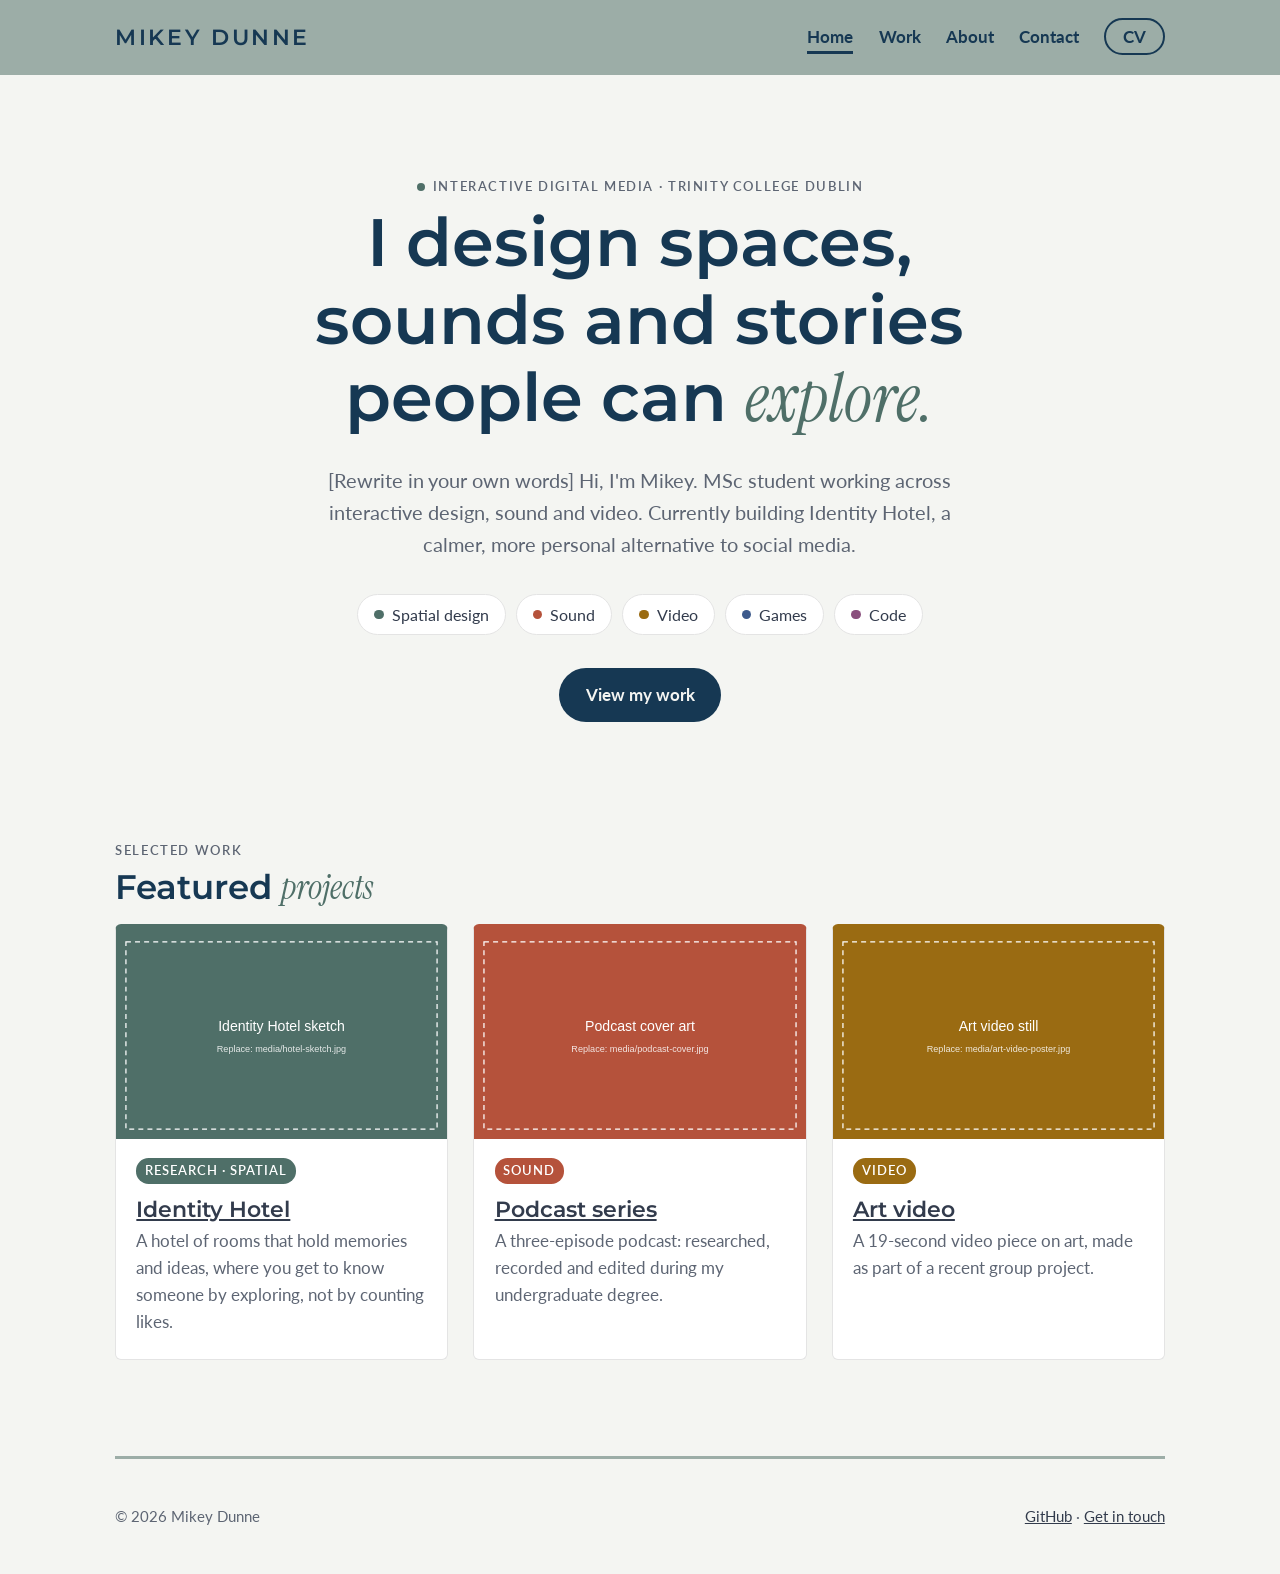
==== index.html @ 4eacfac0 "Add portfolio starter" ====
<!DOCTYPE html>
<html lang="en">
<head>
    <meta charset="UTF-8">
    <meta name="viewport" content="width=device-width, initial-scale=1">
    <meta name="description" content="Portfolio of Mikey Dunne: interactive, sound and spatial design work.">
    <meta name="author" content="Mikey Dunne">
    <title>Mikey Dunne | Interactive Digital Media</title>
    <!-- The one external stylesheet used by every page -->
    <link rel="stylesheet" href="css/style.css">
</head>
<body>
    <!-- Site header: full-width sage band (same on every page) -->
    <header class="site-header">
        <!-- .container centres the content and limits its width -->
        <div class="container header-inner">
            <a class="logo" href="index.html">Mikey Dunne</a>
            <nav class="site-nav" aria-label="Main navigation">
                <ul>
                    <li><a href="index.html" aria-current="page">Home</a></li>
                    <li><a href="work.html">Work</a></li>
                    <li><a href="about.html">About</a></li>
                    <li><a href="contact.html">Contact</a></li>
                    <!-- CV opens as a PDF in a new tab -->
                    <li><a class="nav-cv" href="media/Mikey_Dunne_CV.pdf" target="_blank" rel="noopener">CV</a></li>
                </ul>
            </nav>
        </div>
    </header>

    <div class="container">

        <main>
            <!-- Hero: one centred statement, then the disciplines as pills -->
            <section class="hero">
                <p class="eyebrow dot">Interactive Digital Media · Trinity College Dublin</p>
                <!-- span.accent-word = the one italic, coloured word (see style.css section 4) -->
                <h1>I design spaces, sounds and stories people can <span class="accent-word">explore.</span></h1>
                <p class="intro">[Rewrite in your own words] Hi, I'm Mikey. MSc student working across interactive design, sound and video. Currently building Identity Hotel, a calmer, more personal alternative to social media.</p>

                <!-- What I work with: each dot matches a project colour -->
                <ul class="pills">
                    <li class="p-hotel">Spatial design</li>
                    <li class="p-podcast">Sound</li>
                    <li class="p-video">Video</li>
                    <li class="p-maze">Games</li>
                    <li class="p-code">Code</li>
                </ul>

                <a class="button" href="work.html">View my work</a>
            </section>

            <!-- Featured projects: the three strongest pieces -->
            <section class="section">
                <p class="eyebrow">Selected work</p>
                <h2>Featured <span class="accent-word">projects</span></h2>

                <div class="card-grid">
                    <!-- Card 1: Identity Hotel -->
                    <article class="card accent-hotel">
                        <img src="media/hotel-sketch.svg" alt="Hand-drawn sketch of a hotel cross-section with labelled floors and rooms">
                        <div class="card-body">
                            <span class="tag">Research · Spatial</span>
                            <h3><a href="work.html#identity-hotel">Identity Hotel</a></h3>
                            <p>A hotel of rooms that hold memories and ideas, where you get to know someone by exploring, not by counting likes.</p>
                        </div>
                    </article>

                    <!-- Card 2: Podcast -->
                    <article class="card accent-podcast">
                        <img src="media/podcast-cover.svg" alt="Cover art for the podcast series">
                        <div class="card-body">
                            <span class="tag">Sound</span>
                            <h3><a href="work.html#podcast">Podcast series</a></h3>
                            <p>A three-episode podcast: researched, recorded and edited during my undergraduate degree.</p>
                        </div>
                    </article>

                    <!-- Card 3: Art video -->
                    <article class="card accent-video">
                        <img src="media/art-video-poster.svg" alt="Still frame from the art video">
                        <div class="card-body">
                            <span class="tag">Video</span>
                            <h3><a href="work.html#art-video">Art video</a></h3>
                            <p>A 19-second video piece on art, made as part of a recent group project.</p>
                        </div>
                    </article>
                </div>
            </section>
        </main>

        <!-- Site footer (same on every page) -->
        <footer class="site-footer">
            <p>&copy; 2026 Mikey Dunne</p>
            <p><a href="https://github.com/mikehub001">GitHub</a> · <a href="contact.html">Get in touch</a></p>
        </footer>

    </div>
</body>
</html>
---- css/style.css ----
/* =========================================================
   Mikey Dunne – Portfolio stylesheet
   One external stylesheet shared by every page.
   Sections:
     1. Fonts and colour variables
     2. Base styles
     3. Header and navigation (flexbox)
     4. Home page hero, accent words and discipline pills
     5. Project cards (grid)
     6. Work page project sections
     7. About and Contact pages
     8. Footer
     9. Small screens (media query)
   ========================================================= */


/* ---------- 1. Fonts and colour variables ---------- */

/* Google Fonts loaded here (not in the HTML) so the site
   still uses a single external stylesheet.
   Montserrat = headings, Lato = body text (both echo my CV),
   Instrument Serif (italic) = the occasional accent word and numbers. */
@import url("https://fonts.googleapis.com/css2?family=Lato:wght@400;700&family=Montserrat:wght@500;600;700&family=Instrument+Serif:ital@0;1&display=swap");

/* Colours stored once as variables so they stay consistent.
   Each project has its own accent colour – the "artistic twist"
   on an otherwise calm, professional base. */
:root {
    /* Base palette taken from my CV, so CV and website match */
    --paper: #f4f5f2;      /* soft off-white background */
    --sage: #9cada7;       /* CV header green – used for the site header */
    --sage-dark: #4f6f68;  /* deeper sage for text accents (readable on white) */
    --navy: #163853;       /* CV dark blue – logo and buttons */
    --ink: #323b4c;        /* CV slate – main text */
    --muted: #5d6573;      /* secondary text */
    --line: #e4e4e4;       /* CV light grey – borders */

    /* Project colours: muted, earthy tones that sit with the sage.
       All pass WCAG AA contrast with white text. */
    --hotel: #4f6f68;      /* deep sage   – Identity Hotel */
    --podcast: #b5523b;    /* terracotta  – Podcast */
    --video: #9a6b12;      /* ochre       – Art video */
    --aran: #2f7480;       /* sea teal    – Aran Islands */
    --maze: #3d5a8c;       /* slate blue  – 3D maze */
    --code: #8a4f7d;       /* plum        – Interactive piece */
}


/* ---------- 2. Base styles ---------- */

/* Width and height include padding and border,
   so boxes are the size we set them to. */
* {
    box-sizing: border-box;
}

body {
    margin: 0;
    background-color: var(--paper);
    color: var(--ink);
    font-family: "Lato", Arial, Helvetica, sans-serif;
    font-size: 1.05em;   /* em keeps text scalable for users who zoom */
    line-height: 1.6;
}

h1,
h2,
h3 {
    font-family: "Montserrat", Arial, sans-serif;
    font-weight: 600;
    line-height: 1.15;
    color: var(--navy);
}

h1 {
    font-size: 3em;
    margin: 0 0 0.3em;
}

h2 {
    font-size: 2em;
    margin: 0 0 0.5em;
}

h3 {
    font-size: 1.3em;
    margin: 0.6em 0 0.3em;
}

a {
    color: var(--ink);
}

/* Images never overflow their container */
img,
video,
iframe {
    max-width: 100%;
    display: block;
}

/* Centres the page content and stops lines getting too long */
.container {
    max-width: 1100px;
    margin: 0 auto;
    padding: 0 1.5em;
}

/* Small label above headings, e.g. "Selected work" */
.eyebrow {
    font-size: 0.8em;
    font-weight: 600;
    letter-spacing: 0.12em;
    text-transform: uppercase;
    color: var(--muted);
    margin: 0 0 0.5em;
}


/* ---------- 3. Header and navigation (flexbox) ---------- */

/* Full-width sage band, like the header on my CV */
.site-header {
    background-color: var(--sage);
}

/* Flexbox puts the name on the left and the links on the right */
.header-inner {
    display: flex;
    justify-content: space-between;
    align-items: center;
    flex-wrap: wrap;
    gap: 1em;
    padding-top: 1.2em;
    padding-bottom: 1.2em;
}

/* Name in spaced capitals, matching the CV heading */
.logo {
    font-family: "Montserrat", Arial, sans-serif;
    font-size: 1.3em;
    font-weight: 600;
    letter-spacing: 0.12em;
    text-transform: uppercase;
    color: var(--navy);
    text-decoration: none;
}

/* The navigation list sits in a row */
.site-nav ul {
    display: flex;
    align-items: center;
    gap: 1.5em;
    list-style: none;
    margin: 0;
    padding: 0;
}

.site-nav a {
    color: var(--navy);
    text-decoration: none;
    font-weight: 700;
    padding-bottom: 0.2em;
    border-bottom: 3px solid transparent;
}

/* Hover and current page both get an underline,
   so visitors can always see where they are */
.site-nav a:hover,
.site-nav a[aria-current="page"] {
    border-bottom-color: var(--navy);
}

/* "CV" link styled as an outlined pill so it stands apart */
.site-nav .nav-cv {
    padding: 0.35em 1em;
    border: 2px solid var(--navy);
    border-radius: 2em;
}

.site-nav .nav-cv:hover {
    background-color: var(--navy);
    color: var(--paper);
}


/* ---------- 4. Home page hero, accent words and discipline pills ---------- */

/* One centred column: says less, so each part matters more */
.hero {
    text-align: center;
    padding: 6em 0 4em;
}

.hero h1 {
    font-size: 4em;
    max-width: 12em;
    margin: 0 auto 0.4em;
}

.hero .intro {
    font-size: 1.2em;
    color: var(--muted);
    max-width: 32em;
    margin: 0 auto;
}

/* The signature detail: one word per heading set in an italic serif
   and coloured, e.g. "explore." – a small contrast that adds character
   without extra decoration. */
.accent-word {
    font-family: "Instrument Serif", Georgia, serif;
    font-style: italic;
    font-weight: 400;
    color: var(--sage-dark);
}

/* Small coloured dot before the eyebrow label */
.dot::before {
    content: "";
    display: inline-block;
    width: 0.6em;
    height: 0.6em;
    margin-right: 0.6em;
    border-radius: 50%;
    background-color: var(--sage-dark);
}

/* Row of pill-shaped labels; each pill's dot uses a project colour.
   Flexbox centres them and wraps them on small screens. */
.pills {
    display: flex;
    justify-content: center;
    flex-wrap: wrap;
    gap: 0.6em;
    list-style: none;
    padding: 0;
    margin: 2em 0 0;
}

.pills li {
    display: flex;
    align-items: center;
    gap: 0.5em;
    padding: 0.4em 1em;
    background-color: #ffffff;
    border: 1px solid var(--line);
    border-radius: 2em;
    font-size: 0.95em;
}

/* The coloured dot inside each pill */
.pills li::before {
    content: "";
    width: 0.6em;
    height: 0.6em;
    border-radius: 50%;
    background-color: var(--ink);
}

.pills .p-hotel::before   { background-color: var(--hotel); }
.pills .p-podcast::before { background-color: var(--podcast); }
.pills .p-video::before   { background-color: var(--video); }
.pills .p-aran::before    { background-color: var(--aran); }
.pills .p-maze::before    { background-color: var(--maze); }
.pills .p-code::before    { background-color: var(--code); }

/* Button-style link */
.button {
    display: inline-block;
    margin-top: 2em;
    padding: 0.8em 1.6em;
    background-color: var(--navy);
    color: var(--paper);
    text-decoration: none;
    font-weight: 700;
    border-radius: 2em;
}

/* Second button style: outlined */
.button-outline {
    background-color: transparent;
    color: var(--navy);
    border: 2px solid var(--navy);
    margin-left: 0.5em;
}

.button:hover {
    background-color: var(--sage-dark);
    color: var(--paper);
}

/* Big italic numbers for quick facts, e.g. "3 episodes" */
.stats {
    display: flex;
    gap: 2.5em;
    margin: 1.5em 0;
}

.stat-number {
    display: block;
    font-family: "Instrument Serif", Georgia, serif;
    font-style: italic;
    font-size: 3.2em;
    line-height: 1;
}

.stat-label {
    color: var(--muted);
    font-size: 0.9em;
}


/* ---------- 5. Project cards (grid) ---------- */

.section {
    padding: 3em 0;
}

/* Cards in a 3-column grid; each column at least 260px wide */
.card-grid {
    display: grid;
    grid-template-columns: repeat(auto-fill, minmax(260px, 1fr));
    gap: 1.5em;
}

/* Each card: white box with a thick coloured top border.
   The colour changes per project (see .accent-… classes). */
.card {
    background-color: #ffffff;
    border: 1px solid var(--line);
    border-top: 8px solid var(--ink);
    border-radius: 6px;
    overflow: hidden;
}

.card-body {
    padding: 1em 1.2em 1.4em;
}

.card p {
    margin: 0;
    color: var(--muted);
}

/* Small coloured tags like "Sound" or "Game" */
.tag {
    display: inline-block;
    font-size: 0.75em;
    font-weight: 600;
    text-transform: uppercase;
    letter-spacing: 0.08em;
    padding: 0.2em 0.7em;
    border-radius: 1em;
    color: #ffffff;
    background-color: var(--ink);
}

/* Accent colours: one class per project, used on cards and tags */
.accent-hotel   { border-top-color: var(--hotel); }
.accent-podcast { border-top-color: var(--podcast); }
.accent-video   { border-top-color: var(--video); }
.accent-aran    { border-top-color: var(--aran); }
.accent-maze    { border-top-color: var(--maze); }
.accent-code    { border-top-color: var(--code); }

.accent-hotel .tag   { background-color: var(--hotel); }
.accent-podcast .tag { background-color: var(--podcast); }
.accent-video .tag   { background-color: var(--video); }
.accent-aran .tag    { background-color: var(--aran); }
.accent-maze .tag    { background-color: var(--maze); }
.accent-code .tag    { background-color: var(--code); }


/* ---------- 6. Work page project sections ---------- */

/* Each project: text on one side, media on the other */
.project {
    display: grid;
    grid-template-columns: 1fr 1fr;
    gap: 2.5em;
    align-items: start;
    padding: 3em 0;
    border-top: 8px solid var(--ink);
}

/* Reuse the accent classes for the project's top border */
.project.accent-hotel   { border-top-color: var(--hotel); }
.project.accent-podcast { border-top-color: var(--podcast); }
.project.accent-video   { border-top-color: var(--video); }
.project.accent-aran    { border-top-color: var(--aran); }
.project.accent-maze    { border-top-color: var(--maze); }
.project.accent-code    { border-top-color: var(--code); }

/* Context / Role / Process / Outcome list */
.details {
    margin: 1em 0;
}

.details dt {
    font-weight: 600;
    margin-top: 0.8em;
}

.details dd {
    margin: 0;
    color: var(--muted);
}

/* "Work in progress" / "Upcoming" badge */
.status {
    display: inline-block;
    font-size: 0.8em;
    font-weight: 600;
    padding: 0.2em 0.8em;
    border: 2px solid var(--ink);
    border-radius: 1em;
}

/* Images, video and the YouTube player share the same style */
.media img,
.media video,
.media iframe {
    width: 100%;
    border-radius: 6px;
}

/* Keeps the YouTube player at a 16:9 shape */
.media iframe {
    aspect-ratio: 16 / 9;
    height: auto;
    border: 0;
}

figcaption {
    font-size: 0.9em;
    color: var(--muted);
    margin-top: 0.5em;
}

figure {
    margin: 0;
}


/* ---------- 7. About and Contact pages ---------- */

.about {
    display: grid;
    grid-template-columns: 1fr 2fr;
    gap: 3em;
    align-items: start;
    padding: 3em 0;
}

.about img {
    width: 100%;
    border-radius: 6px;
}

.skills {
    display: flex;
    flex-wrap: wrap;
    gap: 0.5em;
    list-style: none;
    padding: 0;
}

.skills li {
    padding: 0.3em 0.9em;
    border: 2px solid var(--ink);
    border-radius: 1em;
    font-size: 0.9em;
}

/* Contact form: labels above inputs */
.contact-form {
    max-width: 32em;
}

.contact-form label {
    display: block;
    font-weight: 600;
    margin-top: 1em;
}

.contact-form input,
.contact-form textarea {
    width: 100%;
    padding: 0.7em;
    margin-top: 0.3em;
    font: inherit;
    border: 2px solid var(--line);
    border-radius: 6px;
    background-color: #ffffff;
}

/* Coloured outline when a field is selected */
.contact-form input:focus,
.contact-form textarea:focus {
    outline: none;
    border-color: var(--sage-dark);
}

.contact-form button {
    margin-top: 1.5em;
    padding: 0.8em 1.8em;
    font: inherit;
    font-weight: 600;
    color: var(--paper);
    background-color: var(--navy);
    border: 0;
    border-radius: 2em;
    cursor: pointer;
}

.contact-form button:hover {
    background-color: var(--sage-dark);
}


/* "At a glance" timeline on the About page:
   a grid with dates on the left, roles on the right */
.timeline {
    list-style: none;
    padding: 0;
    margin: 1em 0 2em;
    border-left: 3px solid var(--sage);
}

.timeline li {
    display: grid;
    grid-template-columns: 9em 1fr;
    gap: 1em;
    padding: 0.6em 0 0.6em 1.2em;
}

.timeline .when {
    color: var(--muted);
    font-size: 0.9em;
}

.timeline strong {
    color: var(--navy);
}


/* ---------- 8. Footer ---------- */

.site-footer {
    margin-top: 3em;
    padding: 2em 0;
    border-top: 3px solid var(--sage);
    display: flex;
    justify-content: space-between;
    flex-wrap: wrap;
    gap: 1em;
    color: var(--muted);
    font-size: 0.9em;
}


/* ---------- 9. Small screens (media query) ---------- */

/* Below 750px wide (phones), two-column layouts
   stack into a single column so nothing gets squashed. */
@media (max-width: 750px) {
    h1 {
        font-size: 2.2em;
    }

    .hero h1 {
        font-size: 2.6em;
    }

    .project,
    .about {
        grid-template-columns: 1fr;
        gap: 1.5em;
    }

    .hero {
        padding: 3em 0 2em;
    }

    .site-nav ul {
        gap: 1em;
    }

    .timeline li {
        grid-template-columns: 1fr;
        gap: 0;
    }
}
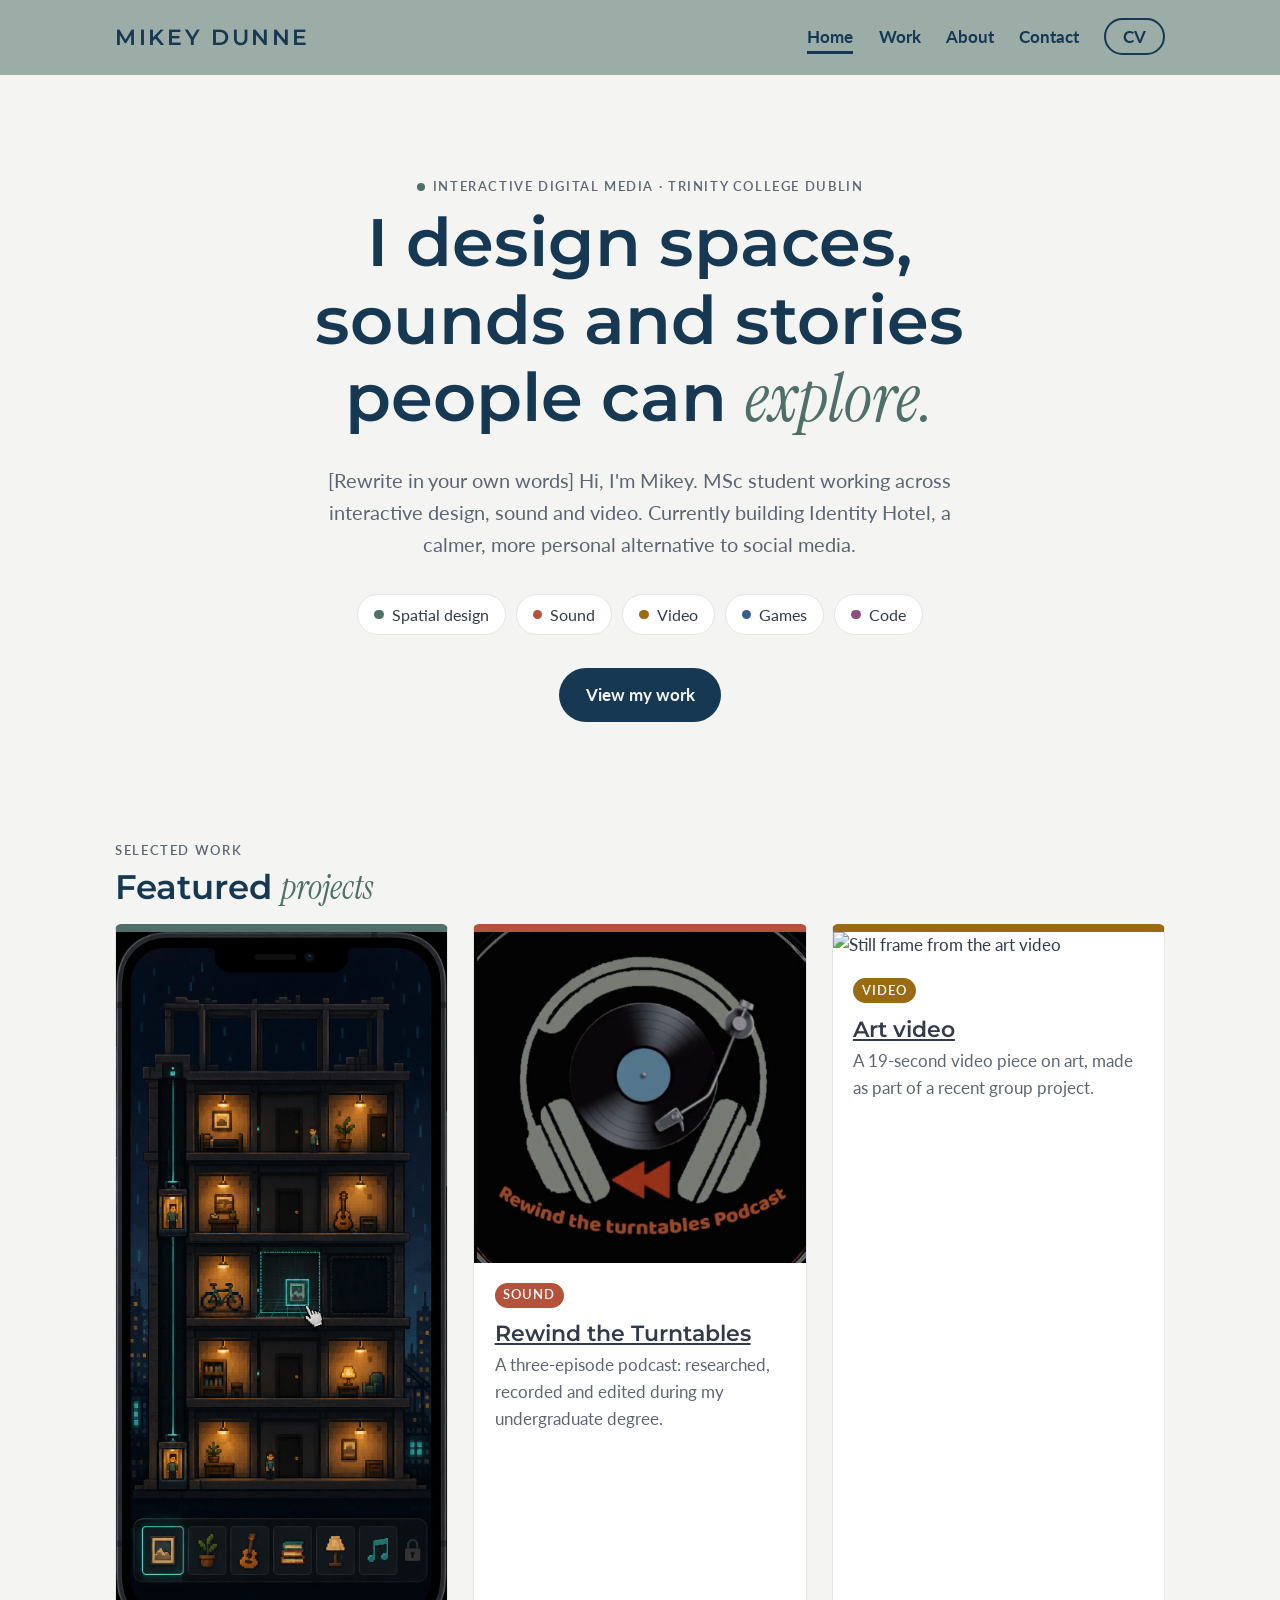
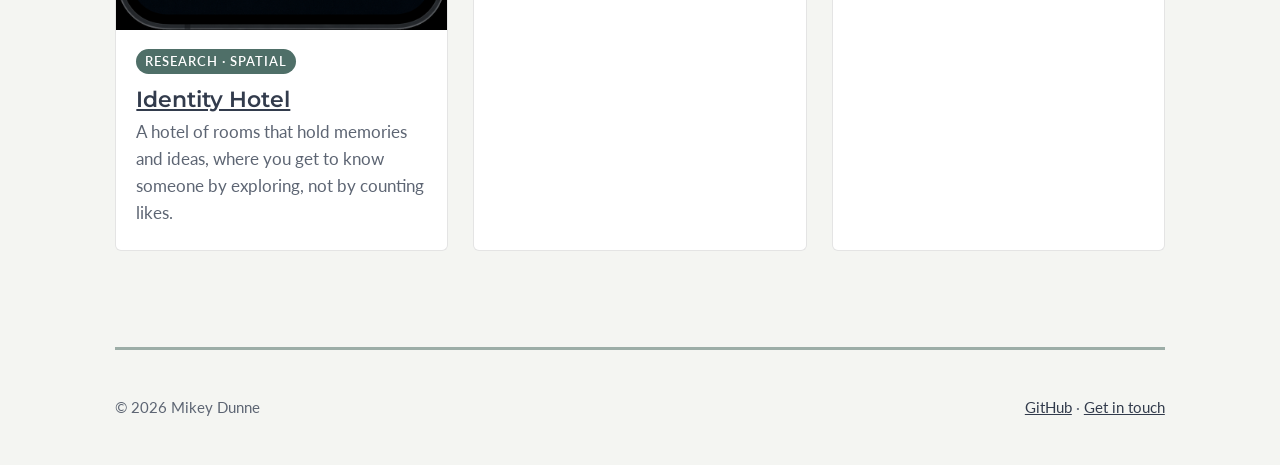
==== commit a42639da: "further" ====
--- a/index.html
+++ b/index.html
@@ -58,7 +58,7 @@
                 <div class="card-grid">
                     <!-- Card 1: Identity Hotel -->
                     <article class="card accent-hotel">
-                        <img src="media/hotel-sketch.svg" alt="Hand-drawn sketch of a hotel cross-section with labelled floors and rooms">
+                        <img src="media/hotel-concept.png" alt="Hand-drawn sketch of a hotel cross-section with labelled floors and rooms">
                         <div class="card-body">
                             <span class="tag">Research · Spatial</span>
                             <h3><a href="work.html#identity-hotel">Identity Hotel</a></h3>
@@ -68,10 +68,10 @@
 
                     <!-- Card 2: Podcast -->
                     <article class="card accent-podcast">
-                        <img src="media/podcast-cover.svg" alt="Cover art for the podcast series">
+                        <img src="media/podcast-cover.jpg" alt="Rewind the Turntables podcast logo">
                         <div class="card-body">
                             <span class="tag">Sound</span>
-                            <h3><a href="work.html#podcast">Podcast series</a></h3>
+                            <h3><a href="work.html#podcast">Rewind the Turntables</a></h3>
                             <p>A three-episode podcast: researched, recorded and edited during my undergraduate degree.</p>
                         </div>
                     </article>
--- a/css/style.css
+++ b/css/style.css
@@ -442,6 +442,17 @@
     margin: 0;
 }
 
+/* Linked screenshot: a border and a slight lift on hover
+   show that it can be clicked */
+.preview-link img {
+    border: 1px solid var(--line);
+    transition: transform 0.2s ease, box-shadow 0.2s ease;
+}
+
+.preview-link:hover img {
+    transform: translateY(-4px);
+    box-shadow: 0 10px 20px rgba(22, 56, 83, 0.15);
+}
 
 /* ---------- 7. About and Contact pages ---------- */
 
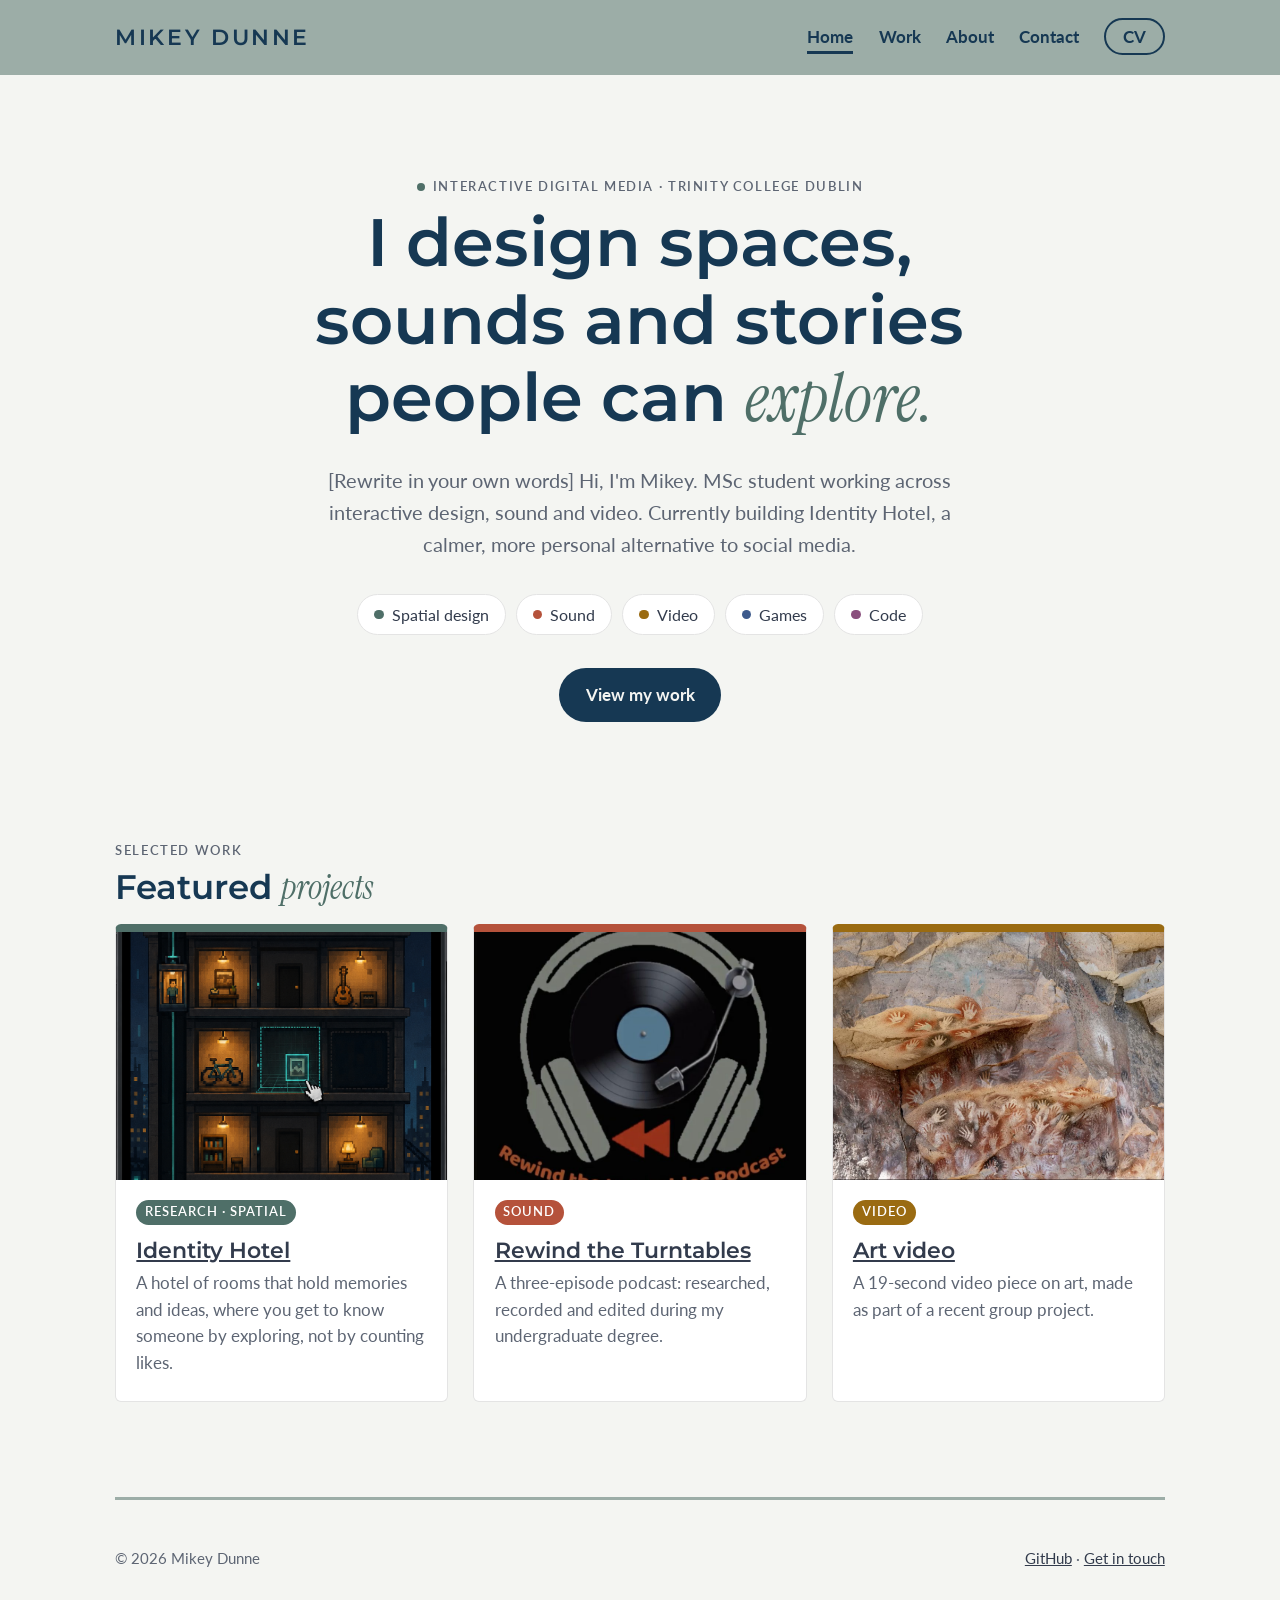
==== commit 06e160f7: "img" ====
--- a/index.html
+++ b/index.html
@@ -78,7 +78,7 @@
 
                     <!-- Card 3: Art video -->
                     <article class="card accent-video">
-                        <img src="media/art-video-poster.svg" alt="Still frame from the art video">
+                        <img src="media/art-video-poster.jpg" alt="Cave wall covered in ancient handprints">
                         <div class="card-body">
                             <span class="tag">Video</span>
                             <h3><a href="work.html#art-video">Art video</a></h3>
--- a/css/style.css
+++ b/css/style.css
@@ -454,6 +454,23 @@
     box-shadow: 0 10px 20px rgba(22, 56, 83, 0.15);
 }
 
+/* Tall images (e.g. the phone mockup) are limited in height
+   and centred, instead of stretching to full width */
+.media img {
+    width: auto;
+    max-width: 100%;
+    max-height: 32em;
+    margin: 0 auto;
+}
+
+/* Homepage cards: every image the same shape, cropped to fit,
+   so tall or wide images keep the cards even */
+.card img {
+    width: 100%;
+    aspect-ratio: 4 / 3;
+    object-fit: cover;
+}
+
 /* ---------- 7. About and Contact pages ---------- */
 
 .about {
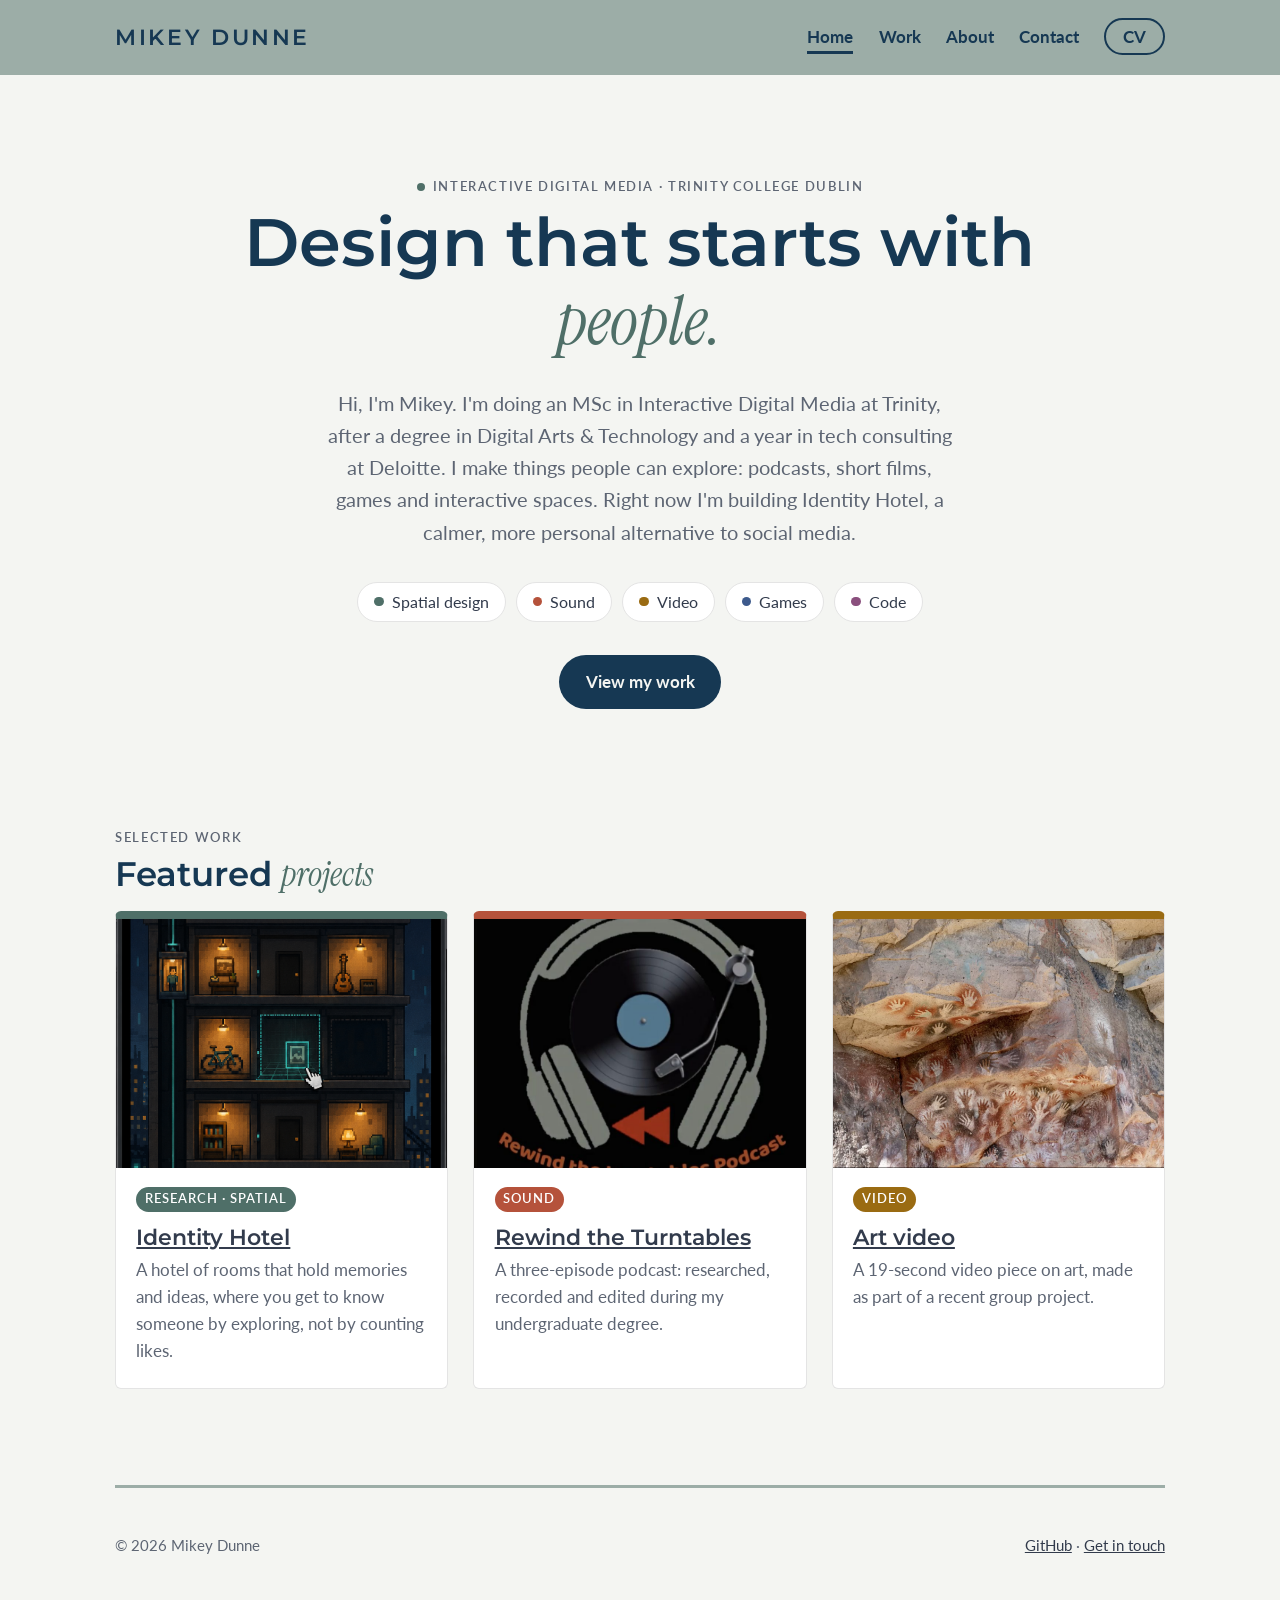
==== commit dc139b88: "index" ====
--- a/index.html
+++ b/index.html
@@ -35,8 +35,8 @@
             <section class="hero">
                 <p class="eyebrow dot">Interactive Digital Media · Trinity College Dublin</p>
                 <!-- span.accent-word = the one italic, coloured word (see style.css section 4) -->
-                <h1>I design spaces, sounds and stories people can <span class="accent-word">explore.</span></h1>
-                <p class="intro">[Rewrite in your own words] Hi, I'm Mikey. MSc student working across interactive design, sound and video. Currently building Identity Hotel, a calmer, more personal alternative to social media.</p>
+                <h1>Design that starts with <span class="accent-word">people.</span></h1>
+                <p class="intro">Hi, I'm Mikey. I'm doing an MSc in Interactive Digital Media at Trinity, after a degree in Digital Arts &amp; Technology and a year in tech consulting at Deloitte. I make things people can explore: podcasts, short films, games and interactive spaces. Right now I'm building Identity Hotel, a calmer, more personal alternative to social media.</p>
 
                 <!-- What I work with: each dot matches a project colour -->
                 <ul class="pills">
